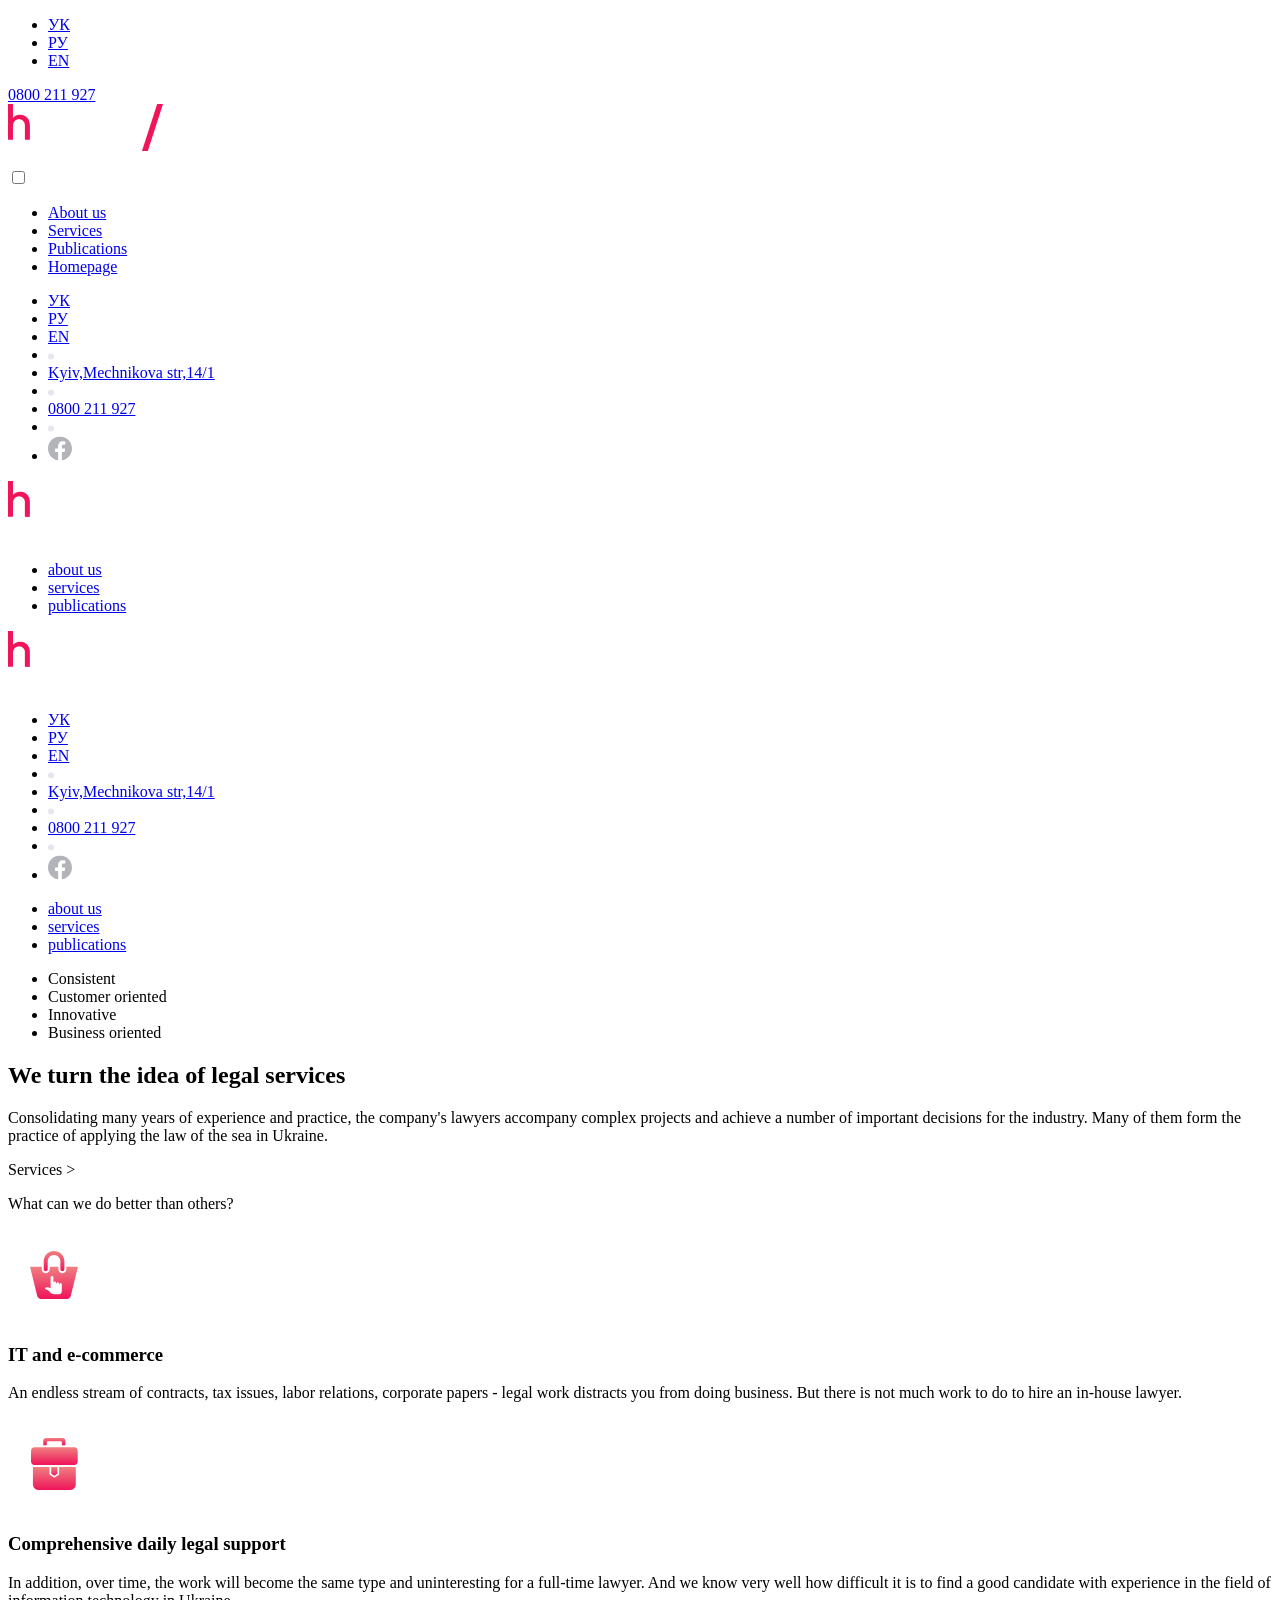
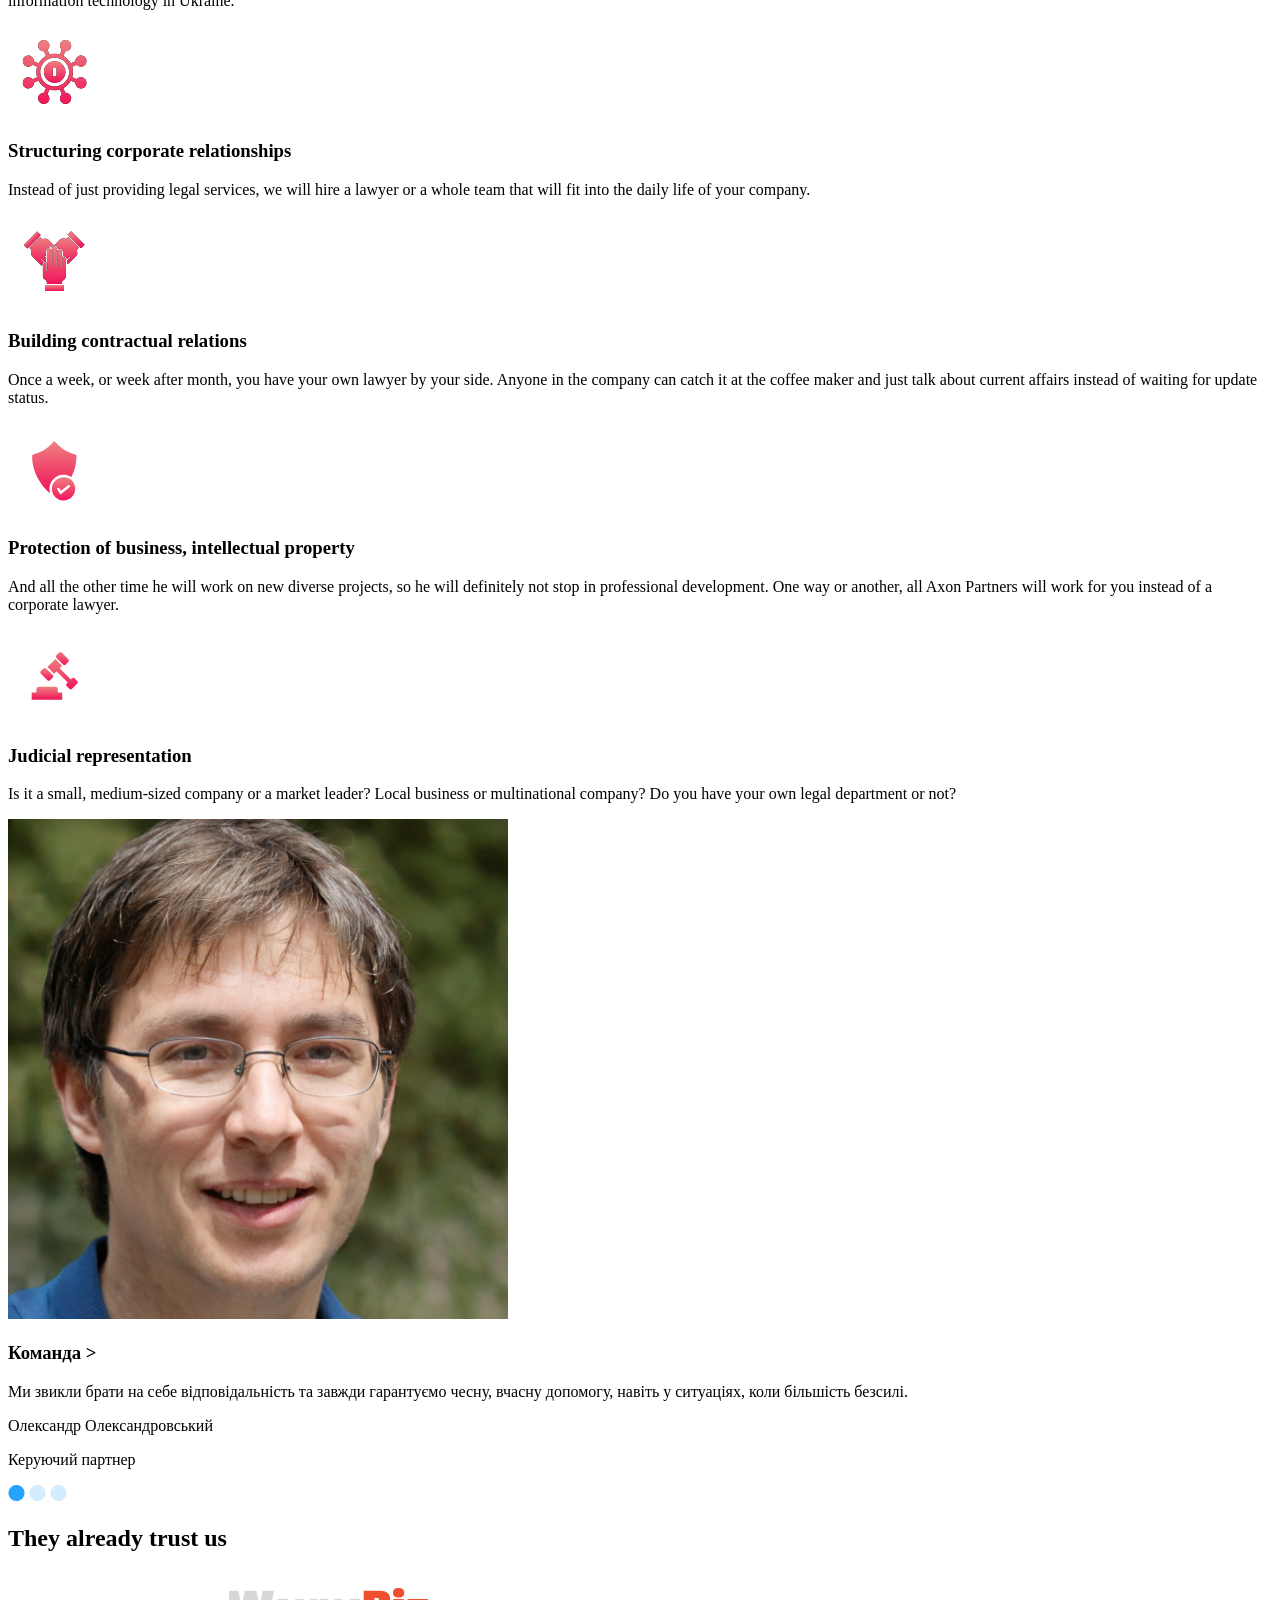
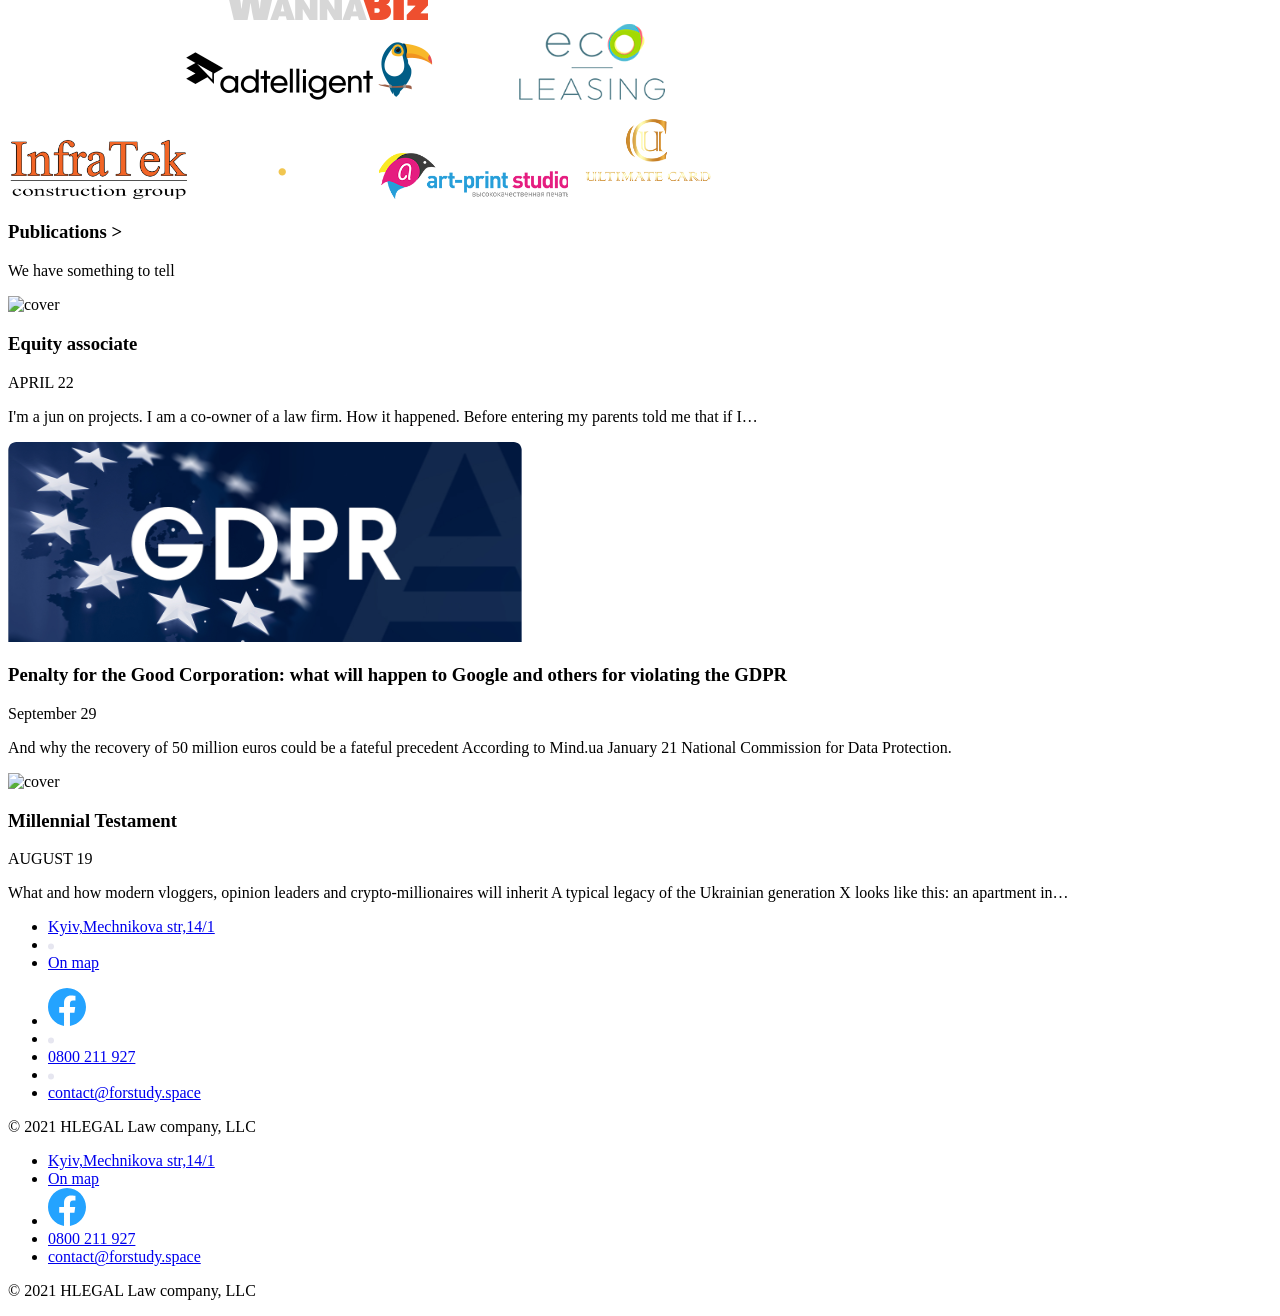
==== html/index1.html @ 4259dcd8 "first commit" ====
<!DOCTYPE html>
<html lang="en">

<head>
    <meta charset="UTF-8">
    <meta http-equiv="X-UA-Compatible" content="IE=edge">

    <meta name="viewport" content="width=device-width, initial-scale=1">
    <title>Homepage</title>
    <link rel="preconnect" href="https://fonts.googleapis.com">
    <link rel="preconnect" href="https://fonts.gstatic.com" crossorigin>
    <link href="https://fonts.googleapis.com/css2?family=Montserrat:wght@400;500;700&display=swap" rel="stylesheet">
    <link rel="stylesheet" href="../style/homepage/homepage.css">

<body>
    <div class="background">
        <div class="burger">
            <div class="burger-menu">
                <div class="burger-menu__wrap wrap">
                    <ul class="wrap__list1 list1">

                        <li class="list1__item item item--molibe"><a href="#">УК</a></li>
                        <li class="list1__item item item--molibe"><a href="#">РУ</a></li>
                        <li class="list1__item item item--bacground item--molibe"><a href="#">EN</a></li>
                    </ul>
                    <span class="wrap__item item item--molibe"><a href="tel:">0800 211 927</a></span>
                </div>
            </div>
            <div class="logo">
                <img src="../img/Logo-services.svg" alt="">
            </div>
            <input id="toggle" type="checkbox"></input>
            <label for="toggle" class="hamburger">
                <div class="top-bun"></div>
                <div class="meat"></div>
                <div class="bottom-bun"></div>
            </label>
            <div class="nav">
                <div class="nav-wrapper">
                    <ul class="nav__inner3 inner3">
                        <li><a href="../html/index4.html" class="inner3__color2">About us</a></li>
                        <li><a href="../html/index2.html" class="inner3__color2">Services</a></li>
                        <li> <a href="../html/index3.html" class="inner3__color2">Publications</a></li>
                        <li> <a href="../html/index1.html" class="inner3__color">Homepage</a></li>
                    </ul>
                </div>
            </div>

        </div>
        <header class="header-table">
            <nav>
                <ul class="header__list1 list list1">

                    <li class="list1__item item item--molibe"><a href="#" class="list1--mobile">УК</a></li>
                    <li class="list1__item item "><a href="#" class="list1--mobile">РУ</a></li>
                    <li class="list1__item item "><a href="#" class="list1__background">EN</a></li>
                    <li class="list1__item item"><img src="../img/point.svg" class="list1--mobile" alt="point" />
                    <li class="list1__item item item--kyiv-size"><a href="#" class="list1--mobile">Kyiv,Mechnikova
                            str,14/1</a></li>
                    <li class="list1__item item"><img src="../img/point.svg" alt="point" class="list1--mobile" />
                    <li class="list1__item item"><a href="tel:" class="list1--mobile">0800 211 927</a></li>
                    <li class="list1__item item"><img src="../img/point.svg" alt="point" class="list1--mobile" />
                    <li class="list1__item item"><a href="#"><img src="../img/Facebook-Header-publication.svg"
                                alt="Facebook" class="itlist1em--mobile" /></a></li>
                </ul>

                <div class="header-table__name name">
                    <img src="../img/Logo-homepage.png" alt="logo" />
                </div>
                <ul class="header__list2  list2">
                    <li class="list2__item"><a href="../html/index4.html" class="list2__color">about us</a></li>
                    <li class="list2__item"><a href="../html/index2.html" class="list2__accent">services</a></li>
                    <li class="list2__item list2__border"><a href="../html/index3.html"
                            class="list2__color">publications</a></li>

                </ul>
            </nav>
        </header>

        <header class="header">

            <div class="header__name name">
                <img src="../img/Logo-homepage.png" alt="logo" />
            </div>
            <nav>
                <ul class="header__list1 list list1">

                    <li class="list1__item item item--molibe"><a href="#" class="list1--mobile">УК</a></li>
                    <li class="list1__item item "><a href="#" class="list1--mobile">РУ</a></li>
                    <li class="list1__item item "><a href="#" class="list1__background">EN</a></li>
                    <li class="list1__item item"><img src="../img/point.svg" class="list1--mobile" alt="point" />
                    <li class="list1__item item item--kyiv-size"><a href="#" class="list1--mobile">Kyiv,Mechnikova
                            str,14/1</a></li>
                    <li class="list1__item item"><img src="../img/point.svg" alt="point" class="list1--mobile" />
                    <li class="list1__item item"><a href="tel:" class="list1--mobile">0800 211 927</a></li>
                    <li class="list1__item item"><img src="../img/point.svg" alt="point" class="list1--mobile" />
                    <li class="list1__item item"><a href="#"><img src="../img/Facebook-Header-publication.svg"
                                alt="Facebook" class="itlist1em--mobile" /></a></li>
                </ul>

                <ul class="header__list2  list2">
                    <li class="list2__item"><a href="../html/index4.html" class="list2__color">about us</a></li>
                    <li class="list2__item"><a href="../html/index2.html" class="list2__color">services</a></li>

                    <li class="list2__item list2__border"><a href="../html/index3.html"
                            class="list2__color">publications</a></li>


                </ul>
            </nav>
        </header>
        <main class="main">

            <div class="main__wrapper wrapper">
                <ul class="wrapper__list list-text">
                    <li class="list-text--color ">Consistent</li>
                    <div class="list-text__wrap-li wrap-li">
                        <li class="list-text__customer title__li-item">
                            Customer
                            oriented
                        </li>
                    </div>
                    <li class="list-text__item3">Innovative</li>
                    <li class="list-text__customer">Business oriented</li>
                </ul>
                <div class="wrapper__block-text block-text">
                    <h2 class="block-text__title  title title--size-text">We turn the idea of legal services</h2>
                    <p class="block-text__text text text--size-text">Consolidating many years of experience and
                        practice, the
                        company's
                        lawyers accompany
                        complex projects and achieve a number of important decisions for the industry. Many of them
                        form
                        the
                        practice of applying the law of the sea in Ukraine.</p>
                </div>
            </div>

            <div class="main__wrapper-grid">
                <div class="main__title-wrap title-wrap">

                    <span class="title title-wrap__service ">Services ></span>
                    <p class="title-wrap__title-block">What can we do better than others?</p>
                </div>
                <div class="main__wrap-grid wrap-grid">
                    <div class="wrap-grid__box box">
                        <img src="../img/first-icon.svg" alt="ecommerce" class="box__img-background" />
                        <h3 class="box__title title title--box">IT and e-commerce</h3>
                        <p class="box__text text">An endless stream of contracts, tax issues, labor relations,
                            corporate
                            papers
                            - legal work distracts you from doing business. But there is not much work to do to hire
                            an
                            in-house
                            lawyer.</p>
                    </div>
                    <div class="wrap-grid__box box">
                        <img src="../img/Icon2.svg" alt="ecommerce" class="box__img-background" />
                        <h3 class="box__title title title--box">Comprehensive daily
                            legal support</h3>
                        <p class="box__text text">In addition, over time, the work will become the same type and
                            uninteresting
                            for a full-time lawyer. And we know very well how difficult it is to find a good
                            candidate
                            with
                            experience in the field of information technology in Ukraine.</p>
                    </div>
                    <div class="wrap-grid__box box">
                        <img src="../img/Icon3.svg" alt="ecommerce" class="box__img-background" />
                        <h3 class="box__title title title--box">Structuring corporate relationships</h3>
                        <p class="box__text text">Instead of just providing legal services, we will hire a lawyer or
                            a
                            whole
                            team that will fit into the daily life of your company.</p>
                    </div>
                    <div class="wrap-grid__box box">
                        <img src="../img/Icon4.svg" alt="ecommerce" class="box__img-background" />
                        <h3 class="box__title title title--box">Building contractual relations</h3>
                        <p class="box__text text">Once a week, or week after month, you have your own lawyer by your
                            side.
                            Anyone in the company can catch it at the coffee maker and just talk about current
                            affairs
                            instead
                            of waiting for update status.</p>
                    </div>
                    <div class="wrap-grid__box box">
                        <img src="../img/Icon5.svg" alt="ecommerce" class="box__img-background" />
                        <h3 class="box__title title title--box">Protection of business, intellectual property</h3>
                        <p class="box__text text">And all the other time he will work on new diverse projects, so he
                            will
                            definitely not stop in professional development. One way or another, all Axon Partners
                            will
                            work
                            for
                            you instead of a corporate lawyer.</p>
                    </div>
                    <div class="wrap-grid__box box">
                        <img src="../img/Icon6.svg" alt="ecommerce" class="box__img-background" />
                        <h3 class="box__title title title--box">Judicial representation</h3>
                        <p class="box__text text">Is it a small, medium-sized company or a market leader? Local
                            business
                            or
                            multinational company? Do you have your own legal department or not?</p>
                    </div>
                </div>
            </div>
    </div>
    <div class="main__photo-block photo-block">

        <img src="../img/Team-1.svg" alt="Face" class="photo-block__img" />
        <div class="photo-block__wrapper">
            <h3 class="photo-block__title title title--crew">Команда ></h3>
            <p class="photo-block__text text">Ми звикли брати на себе відповідальність та завжди гарантуємо чесну,
                вчасну
                допомогу, навіть у ситуаціях, коли більшість безсилі.</p>
            <div class="photo-block__author author">
                <p class="author author--boss">Олександр Олександровський</p>
                <p class="author author--partner">Керуючий партнер</p>
            </div>
        </div>
    </div>

    <div class="main__img-ellipse img-ellipse">
        <img src="../img/Ellipse.png" alt="ellipse" />
        <img src="../img/Ellipse2.png" alt="ellipse" class="img-ellipse__ellipse-2" />
        <img src="../img/Ellipse2.png" alt="ellipse" />

    </div>
    <div class="main__companys companys">
        <h2 class="companys__title">They already trust us</h2>
        <div class="companys__inner">


            <div class="companys__block">
                <img src="../img/hillel.svg" alt="hillel" class="companys__row1">
                <img src="../img/wannabiz.svg" alt="row2" class="companys__row2" />
                <img src="../img/tapgerine.svg" alt="row3" class="companys__row3" />
                <img src="../img/3dlook.svg" alt="row4" class="companys__row4" />
            </div>
            <div class="companys__block">
                <img src="../img/orangear.svg" alt="row5" class="companys__row5" />
                <img src="../img/adtelligent.svg" alt="row6" class="companys__row6" />
                <img src="../img/clickky.svg" alt=" row7" class="companys__row7" />
                <img src="../img/eco-leasing.svg" alt="ite row8" class="companys__row8" />
            </div>
            <div class="companys__block">
                <img src="../img/infi.svg" alt="row9" class="companys__row9" />
                <img src="../img/city-par.svg" alt="row10" class="companys__row10" />
                <img src="../img/art.svg" alt="row11" class="companys__row11" />
                <img src="../img/ultimatecard.svg" alt="row12" class="companys__row12" />
            </div>
        </div>
    </div>


    <div class="main__publications publications">
        <div class="publications__name">
            <h3 class="publications__title title title--publication">Publications ></h3>
            <p class="publications__subtitle">We have something to tell</p>
        </div>
        <div class="main__publications publications">
            <div class="publications__wrap-block">

                <div class="publications__block-img block">
                    <img src="../img/Cover-desctop1.svg" alt="cover" />
                    <div class="block__inner">
                        <h3 class="block__title title title--block">Equity associate</h3>
                        <p class="block__date title title--date">APRIL 22</p>
                        <p class="block__text text text--block">I'm a jun on projects. I am a co-owner of a law
                            firm.
                            How it
                            happened. Before
                            entering my parents told me that if I…</p>
                    </div>
                </div>
                <div class="publications__block-img  block">
                    <div class="block__wrap-info">
                        <img src="../img/Cover-desctop2.svg" alt="cover" />
                        <div class="block__inner">

                            <h3 class="block__title title title--block">Penalty for the Good Corporation: what
                                will
                                happen
                                to
                                Google
                                and
                                others for violating the GDPR</h3>
                            <p class="block__date title title--date">September 29</p>
                            <p class="block__text text text--block">And why the recovery of 50 million euros
                                could
                                be a
                                fateful
                                precedent According to Mind.ua January 21 National Commission for Data
                                Protection.
                            </p>
                        </div>
                    </div>
                </div>

                <div class="publications__block-img  block ">
                    <div class="block__wrap-info">
                        <img src="../img/Cover3.svg" alt="cover" />
                        <div class="block__inner">
                            <h3 class="block__title title title--block">Millennial Testament</h3>
                            <p class="block__date title title--date">AUGUST 19</p>
                            <p class="block__text text text--block">What and how modern vloggers, opinion leaders
                                and
                                crypto-millionaires will inherit A typical legacy of the Ukrainian generation X
                                looks
                                like
                                this:
                                an
                                apartment in…</p>
                        </div>
                    </div>
                </div>
            </div>
        </div>
    </div>
    </main>
    <footer class="footer">
        <div class="footer__inner">


            <div class="footer__grid">
                <ul class="footer__list list-footer1">

                    <li class="list-footer1__item "><a href="#" class="item item--kyiv">Kyiv,Mechnikova str,14/1</a>
                    </li>
                    <li class="list1__item"><img src="../img/point.svg" alt="point" />
                    <li class="list-footer__item item item--map"><a href="https://www.google.com/maps"
                            class="item--blue">On
                            map</a>
                    </li>
                </ul>
                <ul class="footer__list list-footer1">
                    <li class="list-footer__item item item--facebook"><img src="../img/Facebook-Footer.svg"
                            alt="Facebook" />
                    <li class="list1__item"><img src="../img/point.svg" alt="point" /></li>
                    <li class="list-footer__item item item--number"><a class="list-footer1--main" href="tel:">0800
                            211
                            927</a></li>
                    <li class="list1__item"><img src="../img/point.svg" alt="point" />
                    <li class="list-footer__item "><a class="list-footer1--color2"
                            href="email: ">contact@forstudy.space</a></li>
                </ul>
            </div>
            <div class="footer__grid2">
                <p class="footer__info-text ">© 2021 HLEGAL Law company, LLC</p>
            </div>
        </div>
    </footer>
    <footer class="footer-mobile">
        <div class="footer-mobile__grid">
            <ul class="footer-mobile__list list-footer1">

                <li class="list-footer__item"><a href="#" class=" item item--kyiv">Kyiv,Mechnikova str,14/1</a></li>

                <li class="list-footer__item item item--map"><a href="https://www.google.com/maps"
                        class="list-footer1__color">On map</a>
                </li>


                <li class="list-footer__item item item--facebook"><img src="../img/Facebook-Footer.svg"
                        alt="Facebook" />

                <li class="list-footer__item item item--number"><a href="tel:" class="list-footer1--main">0800 211
                        927</a></li>

                <li class="list-footer__item item item--email"><a href="email:"
                        class="list-footer1--color2">contact@forstudy.space</a></li>
            </ul>
        </div>
        <div class="footer-mobile__grid2">
            <p class="footer__info-site">© 2021 HLEGAL Law company, LLC</p>
        </div>

    </footer>
</body>

</html>
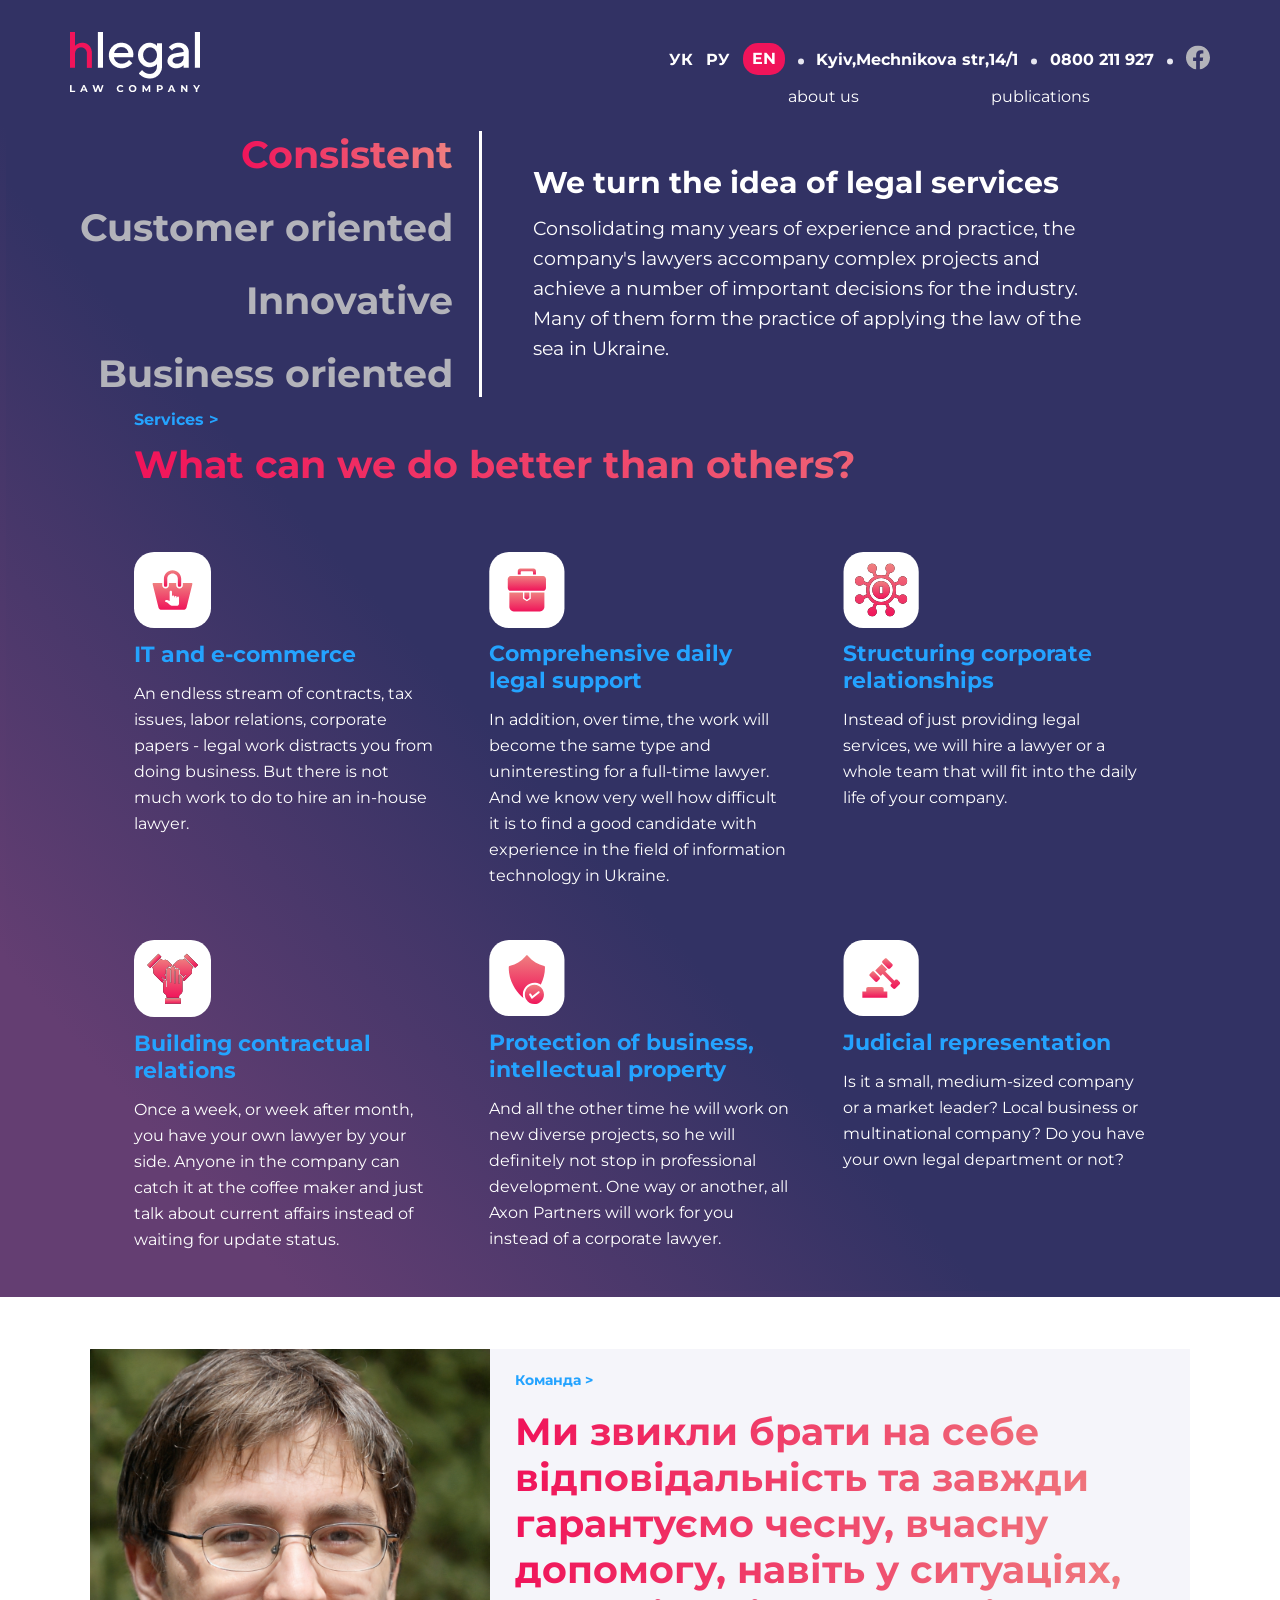
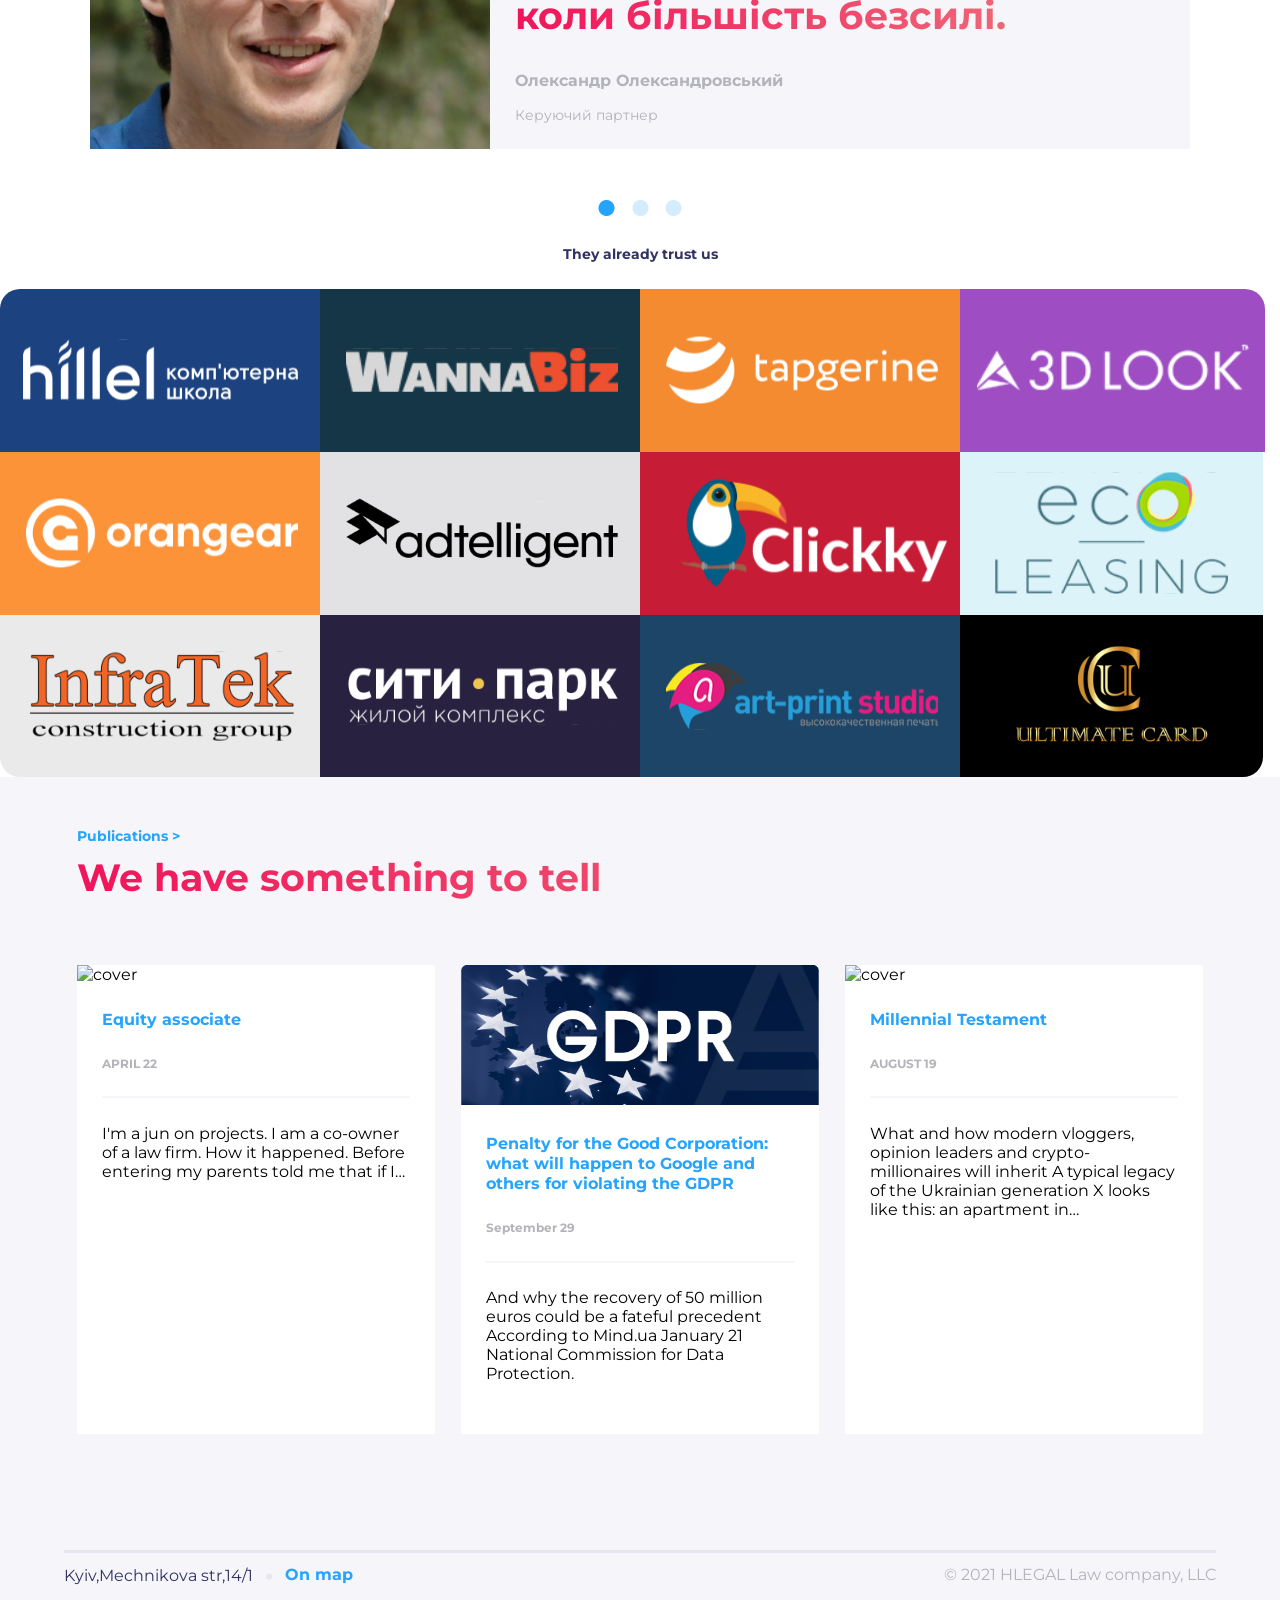
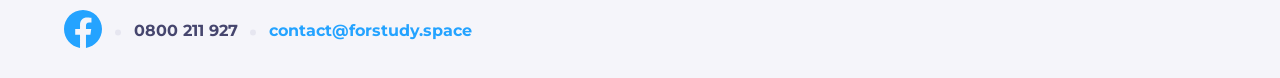
==== commit 8bb45197: "rewrite page" ====
--- a/html/index1.html
+++ b/html/index1.html
@@ -27,7 +27,7 @@
                 </div>
             </div>
             <div class="logo">
-                <img src="../img/Logo-services.svg" alt="">
+                <img src="./img/Logo-services.svg" alt="">
             </div>
             <input id="toggle" type="checkbox"></input>
             <label for="toggle" class="hamburger">
@@ -39,7 +39,7 @@
                 <div class="nav-wrapper">
                     <ul class="nav__inner3 inner3">
                         <li><a href="../html/index4.html" class="inner3__color2">About us</a></li>
-                        <li><a href="../html/index2.html" class="inner3__color2">Services</a></li>
+
                         <li> <a href="../html/index3.html" class="inner3__color2">Publications</a></li>
                         <li> <a href="../html/index1.html" class="inner3__color">Homepage</a></li>
                     </ul>
@@ -69,7 +69,7 @@
                 </div>
                 <ul class="header__list2  list2">
                     <li class="list2__item"><a href="../html/index4.html" class="list2__color">about us</a></li>
-                    <li class="list2__item"><a href="../html/index2.html" class="list2__accent">services</a></li>
+
                     <li class="list2__item list2__border"><a href="../html/index3.html"
                             class="list2__color">publications</a></li>
 
@@ -100,7 +100,7 @@
 
                 <ul class="header__list2  list2">
                     <li class="list2__item"><a href="../html/index4.html" class="list2__color">about us</a></li>
-                    <li class="list2__item"><a href="../html/index2.html" class="list2__color">services</a></li>
+                    
 
                     <li class="list2__item list2__border"><a href="../html/index3.html"
                             class="list2__color">publications</a></li>
--- a/style/homepage/homepage.css
+++ b/style/homepage/homepage.css
@@ -0,0 +1,985 @@
+@charset "UTF-8";
+@import url("https://fonts.googleapis.com/css2?family=Montserrat:wght@400;500;700&display=swap");
+@import "../main/main.css";
+.header {
+  font-family: "Montserrat";
+  display: flex;
+  justify-content: space-between;
+  padding: 2vw 5vw;
+}
+.header__list1 li:nth-child(3) {
+  color: white;
+}
+
+.menu-item {
+  display: block;
+  padding: 12px 24px;
+  color: #333;
+  font-family: "Roboto", sans-serif;
+  font-size: 20px;
+  font-weight: 600;
+  text-decoration: none;
+  transition-duration: 0.25s;
+}
+
+.list {
+  display: flex;
+  gap: 1vw;
+  align-items: center;
+  justify-content: space-evenly;
+}
+
+.item--molibe {
+  color: rgb(179, 179, 186);
+}
+
+.list2__color {
+  color: rgb(36, 163, 255);
+}
+
+.list1 li:nth-child(1):hover,
+.list1 li:nth-child(2):hover {
+  background-color: rgba(245, 245, 250, 0.2);
+  padding: 0.5vw;
+  border-radius: 10px;
+}
+
+.list2 {
+  display: flex;
+  gap: 1vw;
+  align-items: flex-start;
+  justify-content: space-evenly;
+}
+.list2__accent {
+  color: rgb(240, 20, 90);
+  border-bottom: 2px solid rgb(240, 20, 90);
+}
+
+.item {
+  font-weight: 700;
+  padding: 1vw 0;
+}
+.item--kyiv-size {
+  font-weight: 400;
+}
+
+.background {
+  padding: 0.5vw;
+  border-radius: 10px;
+  background-color: rgb(240, 20, 90);
+  color: #fff;
+}
+
+.footer {
+  background-color: rgb(245, 245, 250);
+  padding: 1vw 5vw;
+  justify-content: space-between;
+}
+.footer__inner-border {
+  border-top: 2px solid rgb(230, 230, 240);
+  display: flex;
+  justify-content: space-between;
+}
+.footer__inner {
+  display: flex;
+  justify-content: space-between;
+  align-items: flex-start;
+}
+.footer__grid {
+  display: flex;
+  flex-direction: column;
+}
+.footer__list {
+  display: flex;
+  flex-wrap: wrap;
+  gap: 1vw;
+  align-items: center;
+}
+.footer__grid2 {
+  margin: 1vw 0;
+}
+
+.list-footer1__color {
+  color: rgb(36, 163, 255);
+}
+.list-footer1 .item--map {
+  color: rgb(36, 163, 255);
+}
+
+.footer-mobile {
+  font-weight: 400;
+}
+
+.footer-table__grid2 {
+  font-family: Montserrat;
+  font-size: 16px;
+  font-weight: 400;
+  line-height: 20px;
+  color: rgb(179, 179, 186);
+}
+
+.list-footer1__color3:hover {
+  color: rgb(240, 20, 90);
+}
+
+.footer__grid2 {
+  font-family: Montserrat;
+  font-size: 16px;
+  font-weight: 400;
+  line-height: 20px;
+  color: rgb(179, 179, 186);
+}
+
+* {
+  font-family: Montserrat;
+  padding: 0;
+  list-style-type: none;
+  margin: 0;
+  text-decoration: none;
+}
+
+.title {
+  font-weight: 700;
+}
+.title--size-text {
+  font-size: 30px;
+  color: #fff;
+}
+.title--box {
+  font-size: 40px;
+}
+.title--you-legal {
+  font-size: 36px;
+  color: #fff;
+  text-align: center;
+}
+.title--publication {
+  color: rgb(36, 163, 255);
+  font-size: 14px;
+  line-height: 14px;
+}
+.title--block {
+  color: rgb(36, 163, 255);
+  font-size: 16px;
+  line-height: 20px;
+}
+.title--date {
+  font-size: 12px;
+  line-height: 15px;
+  color: rgb(179, 179, 186);
+}
+.title__li-item {
+  font-size: 38px;
+  line-height: 48px;
+  color: rgb(179, 179, 186);
+}
+.title--crew {
+  color: rgb(36, 163, 255);
+  font-size: 14px;
+  font-weight: 700;
+}
+
+.text {
+  font-weight: 400;
+}
+.text--size-text {
+  font-size: 19px;
+  line-height: 30px;
+  color: #fff;
+}
+
+.background {
+  border-radius: 0;
+  background: linear-gradient(228.57deg, #323264 11.93%, #323264 57.17%, #643e72 87.46%);
+}
+
+.list {
+  display: flex;
+  gap: 1vw;
+  align-items: center;
+  justify-content: space-evenly;
+}
+.list a {
+  color: #fff;
+}
+
+.list2 a {
+  color: #fff;
+  border-bottom: none;
+}
+.list2__item:hover {
+  border-bottom: 2px solid #fff;
+}
+
+.list1__background {
+  padding: 0.5vw 0.7vw;
+  background-color: #f0145a;
+  border-radius: 15px;
+}
+
+.item {
+  font-weight: 700;
+  padding: 1vw 0;
+}
+.item--bacground {
+  background-color: rgb(240, 20, 90);
+  padding: 0.5vw;
+  border-radius: 1vw;
+}
+.item--kyiv {
+  color: rgb(50, 50, 100);
+  font-weight: 400;
+}
+.item--blue {
+  color: rgb(36, 163, 255);
+}
+
+.main {
+  background: linear-gradient(228.57deg, #323264 11.93%, #323264 57.17%, #643e72 87.46%);
+}
+.main__wrapper {
+  display: grid;
+  grid-template-columns: 0.6fr 1fr;
+  justify-items: stretch;
+}
+.main__photo-block {
+  display: flex;
+  margin: 4vw 7vw;
+  height: 400px;
+}
+.main__img-ellipse {
+  text-align: center;
+}
+
+.list-text {
+  font-size: 12px;
+}
+
+.img-ellipse__ellipse-2 {
+  margin: 0 1vw 0 1vw;
+}
+.img-ellipse__title {
+  margin: 4vw 0 0 0;
+  color: rgb(50, 50, 100);
+  font-family: Montserrat;
+  font-size: 14px;
+  font-weight: 700;
+}
+
+.title-wrap {
+  padding: 1vw 10vw;
+}
+.title-wrap__service {
+  color: rgb(36, 163, 255);
+}
+.title-wrap__title-block {
+  margin: 1vw 0;
+  background-color: #2aa5a0;
+  background-image: linear-gradient(90deg, rgb(240, 20, 90), rgb(239, 128, 128));
+  -webkit-background-clip: text;
+  -webkit-text-fill-color: transparent;
+  font-size: 38px;
+  font-weight: 700;
+  line-height: 46px;
+}
+
+.wrapper__list {
+  padding: 0 2vw;
+  border-right: 3px solid #fff;
+}
+.wrapper__block-text {
+  padding: 0 4vw;
+  display: flex;
+  flex-direction: column;
+  justify-content: center;
+}
+
+.wrap-li__hover {
+  padding: 0 1vw 0 0;
+}
+
+.block-text__title {
+  margin: 0 0 1vw 0;
+}
+.block-text__text {
+  width: 80%;
+}
+
+.list-text {
+  display: flex;
+  flex-direction: column;
+  font-size: 38px;
+  font-weight: 700;
+  color: rgb(179, 179, 186);
+  gap: 2vw;
+  align-items: flex-end;
+}
+.list-text__customer {
+  text-align: right;
+}
+.list-text--color {
+  color: rgb(240, 20, 90);
+  background-color: #2aa5a0;
+  background-image: linear-gradient(90deg, rgb(240, 20, 90), rgb(239, 128, 128));
+  -webkit-background-clip: text;
+  -webkit-text-fill-color: transparent;
+}
+
+.wrap-li {
+  display: flex;
+  align-items: center;
+}
+.wrap-li__hover {
+  font-size: 13px;
+  font-weight: 400;
+  line-height: 20px;
+}
+
+.wrap-grid {
+  padding: 3vw 10vw;
+  display: grid;
+  grid-template-columns: repeat(3, 1fr);
+  gap: 4vw;
+}
+.wrap-grid__box {
+  display: flex;
+  flex-direction: column;
+  justify-content: flex-start;
+  align-items: flex-start;
+  gap: 1vw;
+}
+
+.box__img-background {
+  width: 6vw;
+}
+.box__title {
+  color: rgb(36, 163, 255);
+  font-size: 22px;
+  font-weight: 700;
+  line-height: 27px;
+}
+.box__text {
+  color: #fff;
+  font-family: Montserrat;
+  font-size: 16px;
+  font-weight: 400;
+  line-height: 26px;
+}
+
+.photo-block {
+  background-color: rgb(245, 245, 250);
+}
+.photo-block__wrapper {
+  display: flex;
+  flex-direction: column;
+  justify-content: space-around;
+  padding: 1vw 2vw;
+}
+.photo-block__text {
+  font-size: 38px;
+  font-weight: 700;
+  line-height: 46px;
+  background-color: #2aa5a0;
+  background-image: linear-gradient(90deg, rgb(240, 20, 90), rgb(239, 128, 128));
+  -webkit-background-clip: text;
+  -webkit-text-fill-color: transparent;
+}
+.photo-block__title {
+  color: rgb(36, 163, 255);
+}
+
+.author--boss {
+  font-size: 16px;
+  font-weight: 700;
+  line-height: 46px;
+  color: rgb(179, 179, 186);
+}
+.author--partner {
+  font-size: 14px;
+  font-weight: 400;
+  line-height: 22px;
+  color: rgb(179, 179, 186);
+}
+
+.companys {
+  padding: 2vw 2vw;
+}
+.companys__title {
+  text-align: center;
+  padding: 2vw;
+  font-size: 14px;
+  font-weight: 700;
+  color: rgb(50, 50, 100);
+}
+.companys__block {
+  display: grid;
+  justify-content: stretch;
+  grid-template-columns: repeat(4, 0.5fr);
+}
+.companys__row1 {
+  background: rgb(28, 66, 128);
+  height: 150px;
+  max-width: 86%;
+  border-radius: 20px 0 0 0;
+  padding: 0.5vw 1.8vw;
+  color: #fff;
+}
+.companys__row2 {
+  background: rgb(20, 54, 70);
+  height: 150px;
+  max-width: 85%;
+  padding: 0.5vw 2vw;
+}
+.companys__row3 {
+  background: rgb(244, 139, 48);
+  height: 150px;
+  max-width: 85%;
+  padding: 0.5vw 2vw;
+}
+.companys__row4 {
+  background: rgb(158, 77, 195);
+  height: 150px;
+  max-width: 85%;
+  padding: 0.5vw 1.3vw;
+  border-radius: 0 20px 0 0;
+}
+.companys__row5 {
+  background: rgb(253, 147, 57);
+  height: 150px;
+  max-width: 85%;
+  padding: 0.5vw 2vw;
+}
+.companys__row6 {
+  background: rgb(226, 226, 228);
+  height: 150px;
+  max-width: 85%;
+  padding: 0.5vw 2vw;
+}
+.companys__row7 {
+  background: rgb(199, 28, 54);
+  height: 150px;
+  max-width: 85%;
+  padding: 0.5vw 3vw;
+}
+.companys__row8 {
+  background: rgb(220, 243, 249);
+  height: 150px;
+  width: 73%;
+  padding: 0.5vw 2.7vw;
+}
+.companys__row9 {
+  background: rgb(234, 234, 234);
+  height: 150px;
+  max-width: 85%;
+  padding: 0.5vw 2vw;
+  border-radius: 0 0 0 20px;
+}
+.companys__row10 {
+  background: rgb(40, 34, 64);
+  height: 150px;
+  max-width: 85%;
+  padding: 0.5vw 2vw;
+}
+.companys__row11 {
+  background: rgb(29, 69, 104);
+  height: 150px;
+  max-width: 85%;
+  padding: 0.5vw 2vw;
+}
+.companys__row12 {
+  background: #000;
+  height: 150px;
+  width: 73%;
+  padding: 0.5vw 2.7vw;
+  border-radius: 0 0 20px 0;
+}
+
+.publications {
+  background: rgb(245, 245, 250);
+  padding: 4vw 0;
+}
+.publications__name {
+  padding: 0 6vw;
+}
+.publications__subtitle {
+  margin: 1vw 0;
+  background-color: #2aa5a0;
+  background-image: linear-gradient(90deg, rgb(240, 20, 90), rgb(239, 128, 128));
+  -webkit-background-clip: text;
+  -webkit-text-fill-color: transparent;
+  font-size: 38px;
+  font-weight: 700;
+  line-height: 46px;
+}
+.publications__wrap-block {
+  padding: 0 6vw;
+  gap: 2vw;
+  display: grid;
+  grid-template-columns: repeat(3, 1fr);
+}
+
+.block {
+  background: rgb(255, 255, 255);
+  width: auto;
+}
+.block img {
+  width: 100%;
+}
+.block__date {
+  padding: 2vw 0;
+  border-bottom: 2px solid rgb(245, 245, 250);
+}
+.block__text {
+  padding: 2vw 0;
+}
+.block__inner {
+  padding: 2vw 0;
+  margin: 0 2vw;
+}
+
+.footer__inner {
+  display: flex;
+  justify-content: space-between;
+  border-top: 3px solid rgb(230, 230, 240);
+}
+.footer__list {
+  justify-content: flex-start;
+}
+.footer__info-text {
+  color: rgb(179, 179, 186);
+}
+
+.list-footer1--color2 {
+  font-weight: 700;
+  color: rgb(36, 163, 255);
+}
+.list-footer1--color2:hover {
+  color: #f0145a;
+}
+.list-footer1--footer {
+  color: rgb(50, 50, 100);
+}
+.list-footer1--main {
+  color: rgb(70, 70, 110);
+}
+.list-footer1--kyiv {
+  color: rgb(50, 50, 100);
+}
+
+@media screen and (max-width: 3000px) {
+  .header-table {
+    display: none;
+  }
+  .burger {
+    display: none;
+  }
+  .footer-mobile {
+    display: none;
+  }
+}
+@media screen and (max-width: 1440px) {
+  .title-wrap__hover {
+    display: none;
+  }
+  .title__li-item {
+    color: rgb(179, 179, 186);
+  }
+  .title__li-item:hover {
+    color: rgb(179, 179, 186);
+  }
+  .companys {
+    padding: 0;
+  }
+  .wrap-li__hover {
+    display: none;
+  }
+}
+@media screen and (min-width: 1440px) and (max-width: 3020px) {
+  .title__li-item:hover {
+    background-color: #2aa5a0;
+    background-image: linear-gradient(90deg, rgb(240, 20, 90), rgb(239, 128, 128));
+    -webkit-background-clip: text;
+    -webkit-text-fill-color: transparent;
+  }
+  .title-wrap__service {
+    color: rgb(36, 163, 255);
+  }
+  .title-wrap__service:hover {
+    background-color: #2aa5a0;
+    background-image: linear-gradient(90deg, rgb(240, 20, 90), rgb(239, 128, 128));
+    -webkit-background-clip: text;
+    -webkit-text-fill-color: transparent;
+  }
+}
+@media screen and (max-width: 1024px) {
+  .photo-block__text {
+    font-size: 25px;
+  }
+}
+@media screen and (max-width: 768px) {
+  .header {
+    display: none;
+  }
+  .header-table {
+    display: flex;
+    padding: 0 8vw;
+  }
+  .header-table__name {
+    margin: 2vw 0;
+  }
+  .list2 {
+    justify-content: flex-start;
+    gap: 4vw;
+  }
+  .block-text__title {
+    border-top: 2px solid rgb(179, 179, 186);
+    padding: 6vw 0;
+    width: 90%;
+  }
+  .footer {
+    flex-direction: column;
+    align-items: center;
+  }
+  .wrap-grid {
+    grid-template-columns: repeat(2, 1fr);
+  }
+  .publications {
+    background: rgb(245, 245, 250);
+  }
+  .list-text {
+    display: flex;
+    flex-direction: row;
+    align-items: center;
+    overflow: auto;
+    white-space: nowrap;
+    gap: 4vw;
+    padding: 4vw 10vw;
+  }
+  .list-text li {
+    font-size: 30px;
+  }
+  .main__photo-block {
+    flex-direction: column;
+    height: 1000px;
+  }
+  .wrapper {
+    display: flex;
+    flex-direction: column;
+  }
+  .wrapper__list {
+    border: 0;
+  }
+  .wrapper__block-text {
+    padding: 6vw 10vw;
+  }
+  .publications__wrap-block {
+    display: flex;
+    flex-wrap: wrap;
+  }
+  .publications__inner {
+    display: flex;
+    gap: 4vw;
+  }
+  .block {
+    width: 40%;
+    flex-grow: 1;
+  }
+  .block3 {
+    width: 100%;
+    flex-grow: 2;
+  }
+  .footer__inner {
+    flex-direction: column;
+    align-items: center;
+  }
+}
+@media screen and (max-width: 425px) {
+  #toggle {
+    display: none;
+  }
+  .header-table {
+    display: none;
+  }
+  .burger {
+    display: inline;
+  }
+  .photo-block__text {
+    font-size: 27px;
+  }
+  .logo {
+    padding: 4vw 4vw;
+    display: flex;
+    flex-direction: row;
+    justify-content: space-between;
+    align-items: center;
+  }
+  .logo img {
+    width: 50vw;
+  }
+  .main .inner-img {
+    position: relative;
+    height: 500px;
+  }
+  .main__photo-block {
+    flex-direction: column;
+    height: 900px;
+  }
+  .wrap-img {
+    background-image: url(../img/Symbol-фпфшт2.png);
+    background-size: 100% 100%;
+    left: -10px;
+    height: 500px;
+    justify-content: flex-end;
+    bottom: 150px;
+    top: 0;
+    bottom: 100px;
+    display: flex;
+    flex-direction: column;
+    align-items: center;
+  }
+  .hamburger {
+    top: 4.5em;
+    right: 7%;
+    position: absolute;
+    width: 2em;
+    z-index: 5;
+  }
+  .hamburger div {
+    position: relative;
+    width: 2em;
+    height: 4px;
+    border-radius: 3px;
+    background-color: gray;
+    margin-top: 8px;
+    transition: all 0.3s ease-in-out;
+  }
+  label.hamburger:hover {
+    background-color: lightgrey;
+    border-radius: 8px;
+    padding: 1vw;
+  }
+  .nav {
+    position: fixed;
+    width: 100%;
+    height: 100%;
+    background: rgb(50, 50, 100);
+    top: -100%;
+    left: 0;
+    right: 0;
+    bottom: 0;
+    overflow: hidden;
+    transition: all 0.3s ease-in-out;
+    transform: scale(0);
+  }
+  .nav-wrapper {
+    text-align: center;
+    border-radius: 10px;
+    background-color: #fff;
+    position: relative;
+    top: 500px;
+    overflow: hidden;
+    overflow-y: auto;
+    margin: 0 2vw;
+  }
+  nav {
+    text-align: center;
+    background: rgb(50, 50, 100);
+  }
+  .inner3 {
+    padding: 4vw 0;
+    border-radius: 10px;
+    text-decoration: none;
+    color: rgb(36, 163, 255);
+    font-size: 2em;
+  }
+  .inner3__color {
+    border-radius: 10px;
+    width: 70%;
+    color: rgb(240, 20, 90);
+    padding: 2vw 10vw;
+    background: rgb(245, 245, 250);
+    margin: 2vw 0;
+    display: inline-block;
+    transition: color 0.2s ease-in-out;
+    letter-spacing: 1px;
+  }
+  .inner3__color2 {
+    border-radius: 10px;
+    width: 70%;
+    color: rgb(36, 163, 255);
+    padding: 2vw 10vw;
+    background: rgb(245, 245, 250);
+    margin: 2vw 0;
+    display: inline-block;
+    transition: color 0.2s ease-in-out;
+    letter-spacing: 1px;
+  }
+  .inner3 li {
+    font-size: 24px;
+    font-weight: 700;
+    line-height: 29px;
+  }
+  nav a {
+    text-decoration: none;
+    color: rgb(36, 163, 255);
+    font-size: 2em;
+    padding: 4vw 10vw;
+    background: rgb(245, 245, 250);
+    display: inline-block;
+    margin-top: 1.25em;
+    transition: color 0.2s ease-in-out;
+    letter-spacing: 1px;
+  }
+  nav a:before {
+    content: "";
+    height: 0;
+    position: absolute;
+    width: 0.25em;
+    background-color: white;
+    left: -0.5em;
+    transition: all 0.2s ease-in-out;
+  }
+  nav a:hover {
+    color: white;
+  }
+  nav a:hover:before {
+    height: 100%;
+  }
+  #toggle:checked + .hamburger .top-bun {
+    transform: rotate(-45deg);
+    margin-top: 25px;
+  }
+  #toggle:checked + .hamburger .bottom-bun {
+    opacity: 0;
+    transform: rotate(45deg);
+  }
+  #toggle:checked + .hamburger .meat {
+    transform: rotate(45deg);
+    margin-top: -4px;
+  }
+  #toggle:checked + .hamburger + .nav {
+    top: 0;
+    transform: scale(1);
+  }
+  .wrap {
+    display: flex;
+    justify-content: space-between;
+    padding: 4vw 6vw;
+    background: rgba(245, 245, 250, 0.2);
+  }
+  .wrap__list1 {
+    display: flex;
+    list-style-type: none;
+    gap: 2vw;
+  }
+  .wrap__list1 a {
+    color: #fff;
+  }
+  .wrap__item a {
+    color: #fff;
+  }
+  .header {
+    display: none;
+  }
+  .publications {
+    display: flex;
+    flex-direction: column;
+  }
+  .footer {
+    display: none;
+  }
+  .main__wrap-grid {
+    grid-template-columns: repeat(1, 1fr);
+  }
+  .main__wrap-grid img {
+    width: 100px;
+  }
+  .list-text {
+    display: flex;
+    overflow: auto;
+  }
+  .list-text::-webkit-scrollbar {
+    display: none;
+  }
+  .box__title {
+    margin: 5vw 0;
+  }
+  .wrapper {
+    display: flex;
+    flex-direction: column;
+    justify-content: space-between;
+    overflow-x: auto;
+    gap: 4vw;
+    top: 350px;
+  }
+  .companys__title {
+    text-align: center;
+    padding: 7vw 0 0 0;
+  }
+  .companys__block {
+    grid-template-columns: repeat(1, 1fr);
+  }
+  .companys__row1 {
+    border-radius: 0;
+    max-width: 96.5%;
+  }
+  .companys__row2 {
+    max-width: 96%;
+  }
+  .companys__row3 {
+    max-width: 96%;
+  }
+  .companys__row4 {
+    border-radius: 0;
+    max-width: 97.5%;
+  }
+  .companys__row5 {
+    max-width: 96%;
+  }
+  .companys__row6 {
+    max-width: 96%;
+  }
+  .companys__row7 {
+    display: none;
+  }
+  .companys__row8 {
+    display: none;
+  }
+  .companys__row9 {
+    display: none;
+  }
+  .companys__row10 {
+    display: none;
+  }
+  .companys__row11 {
+    display: none;
+  }
+  .companys__row12 {
+    display: none;
+  }
+  .footer-mobile {
+    display: flex;
+    flex-direction: column;
+    align-items: center;
+  }
+  .list-footer1 {
+    display: flex;
+    flex-direction: column;
+    align-items: center;
+  }
+  .publications__name {
+    padding: 0 9vw;
+  }
+  .publications__wrap-block {
+    display: flex;
+    align-items: center;
+    flex-direction: column;
+    gap: 30px;
+  }
+  .publications img {
+    width: 300px;
+  }
+  .block {
+    width: 300px;
+  }
+}/*# sourceMappingURL=homepage.css.map */
